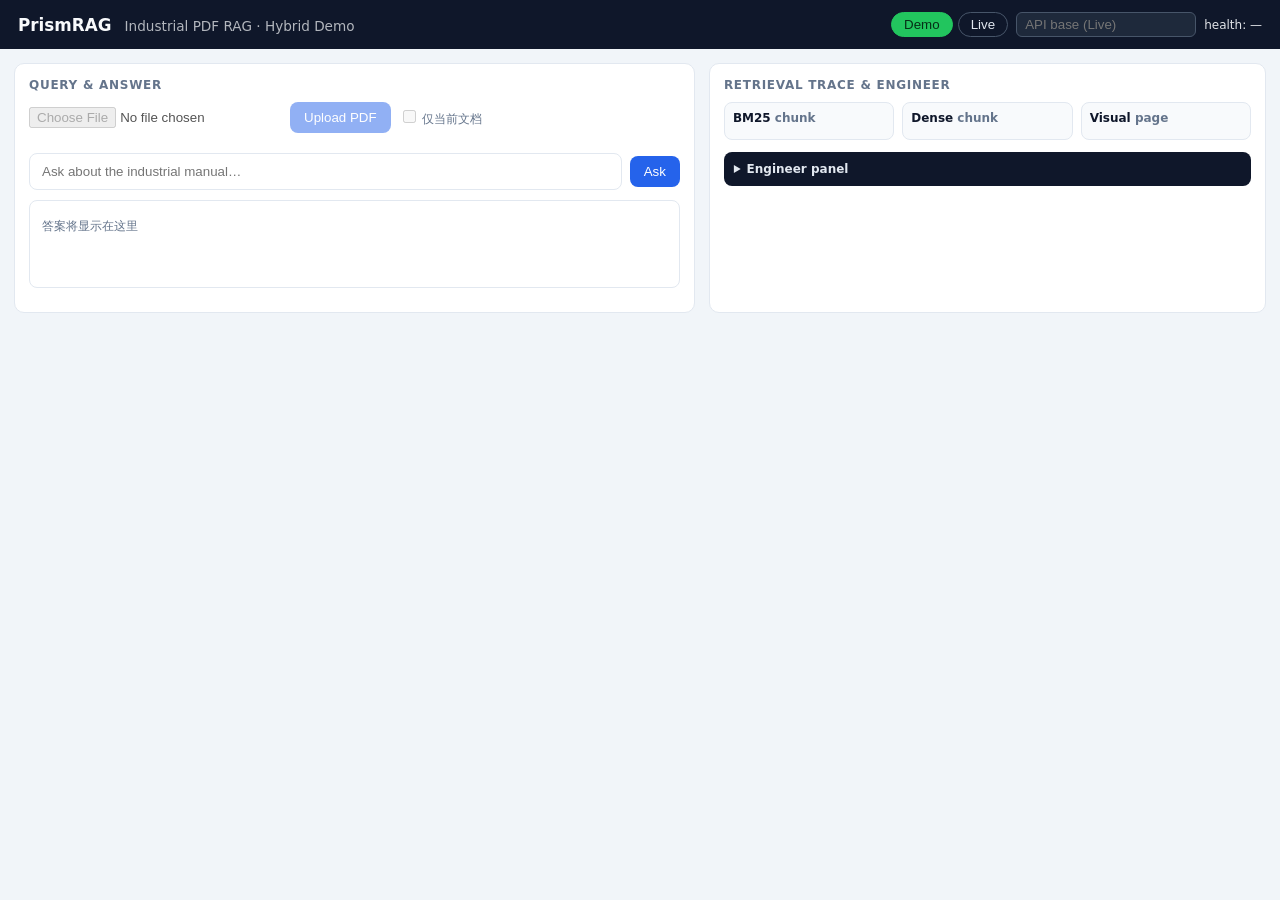
==== static/demo/index.html @ 083c04de "feat(demo): add static page shell and styles" ====
<!DOCTYPE html>
<html lang="zh-CN">
<head>
  <meta charset="utf-8" />
  <meta name="viewport" content="width=device-width, initial-scale=1" />
  <title>PrismRAG Demo</title>
  <link rel="stylesheet" href="styles.css" />
</head>
<body>
  <header class="topbar">
    <div class="brand">
      <strong>PrismRAG</strong>
      <span>Industrial PDF RAG · Hybrid Demo</span>
    </div>
    <div class="top-right">
      <div id="metrics" class="metrics"></div>
      <div class="mode-toggle" role="group" aria-label="Mode">
        <button type="button" id="mode-demo" class="active" data-mode="demo">Demo</button>
        <button type="button" id="mode-live" data-mode="live">Live</button>
      </div>
      <input id="api-base" class="api-base" type="text" placeholder="API base (Live)" value="" title="Empty = same origin" />
      <span id="health" class="health">health: —</span>
    </div>
  </header>
  <div id="chip-detail" class="chip-detail" role="status"></div>
  <div id="error" class="error-bar" role="alert"></div>

  <main class="layout">
    <section class="panel" id="left">
      <h2>Query &amp; Answer</h2>
      <div class="upload-row">
        <input type="file" id="pdf-file" accept="application/pdf,.pdf" disabled />
        <button type="button" class="primary" id="btn-upload" disabled>Upload PDF</button>
        <label class="muted"><input type="checkbox" id="filter-doc" disabled /> 仅当前文档</label>
        <span id="upload-status" class="muted"></span>
      </div>
      <div id="presets" class="presets"></div>
      <div class="ask-row">
        <input id="query" type="text" placeholder="Ask about the industrial manual…" />
        <button type="button" class="primary" id="btn-ask">Ask</button>
        <span id="loading" class="spinner" hidden>Working…</span>
      </div>
      <div class="answer-box" id="answer"><span class="muted">答案将显示在这里</span></div>
      <div id="citations"></div>
    </section>

    <section class="panel" id="right">
      <h2>Retrieval Trace &amp; Engineer</h2>
      <div class="routes">
        <div class="route-col">
          <h3>BM25 <span class="muted">chunk</span></h3>
          <ul id="trace-bm25"></ul>
        </div>
        <div class="route-col">
          <h3>Dense <span class="muted">chunk</span></h3>
          <ul id="trace-dense"></ul>
        </div>
        <div class="route-col">
          <h3>Visual <span class="muted">page</span></h3>
          <ul id="trace-visual"></ul>
        </div>
      </div>
      <details class="eng" id="eng-panel">
        <summary>Engineer panel</summary>
        <div id="eng-meta" class="muted" style="margin:8px 0"></div>
        <pre id="eng-json">{}</pre>
      </details>
    </section>
  </main>
  <p id="footnote" class="footnote"></p>
  <script src="app.js"></script>
</body>
</html>
---- static/demo/styles.css ----
/* static/demo/styles.css */
:root {
  --bg: #f1f5f9;
  --panel: #ffffff;
  --ink: #0f172a;
  --muted: #64748b;
  --line: #e2e8f0;
  --accent: #2563eb;
  --top: #0f172a;
  --ok: #16a34a;
  --bad: #dc2626;
  --warn: #d97706;
  font-family: ui-sans-serif, system-ui, -apple-system, "Segoe UI", sans-serif;
}
* { box-sizing: border-box; }
body {
  margin: 0;
  background: var(--bg);
  color: var(--ink);
  min-height: 100vh;
}
.topbar {
  display: flex;
  flex-wrap: wrap;
  gap: 12px;
  align-items: center;
  justify-content: space-between;
  padding: 12px 18px;
  background: var(--top);
  color: #f8fafc;
}
.brand strong { font-size: 1.05rem; }
.brand span { opacity: 0.7; margin-left: 8px; font-size: 0.85rem; }
.top-right { display: flex; flex-wrap: wrap; gap: 8px; align-items: center; }
.chip {
  background: #1e3a5f;
  color: #e0f2fe;
  border: none;
  border-radius: 999px;
  padding: 4px 10px;
  font-size: 12px;
  cursor: pointer;
}
.chip:hover, .chip[aria-expanded="true"] { outline: 1px solid #38bdf8; }
.mode-toggle button {
  border: 1px solid #475569;
  background: transparent;
  color: #e2e8f0;
  border-radius: 999px;
  padding: 4px 12px;
  cursor: pointer;
}
.mode-toggle button.active {
  background: #22c55e;
  color: #052e16;
  border-color: #22c55e;
}
.api-base {
  width: 180px;
  padding: 4px 8px;
  border-radius: 6px;
  border: 1px solid #475569;
  background: #1e293b;
  color: #f8fafc;
}
.health { font-size: 12px; opacity: 0.9; }
.health.ok { color: #86efac; }
.health.bad { color: #fca5a5; }
.chip-detail {
  display: none;
  position: absolute;
  right: 18px;
  top: 58px;
  max-width: 420px;
  background: #1e293b;
  color: #e2e8f0;
  padding: 10px 12px;
  border-radius: 8px;
  font-size: 12px;
  z-index: 20;
  box-shadow: 0 8px 24px rgba(0,0,0,.35);
}
.chip-detail.open { display: block; }
.layout {
  display: grid;
  grid-template-columns: 1.1fr 0.9fr;
  gap: 14px;
  padding: 14px;
  max-width: 1400px;
  margin: 0 auto;
}
@media (max-width: 900px) {
  .layout { grid-template-columns: 1fr; }
}
.panel {
  background: var(--panel);
  border: 1px solid var(--line);
  border-radius: 10px;
  padding: 14px;
}
.panel h2 {
  margin: 0 0 10px;
  font-size: 0.75rem;
  letter-spacing: 0.06em;
  text-transform: uppercase;
  color: var(--muted);
}
.upload-row, .ask-row {
  display: flex;
  gap: 8px;
  flex-wrap: wrap;
  margin-bottom: 10px;
  align-items: center;
}
button.primary {
  background: var(--accent);
  color: #fff;
  border: none;
  border-radius: 8px;
  padding: 8px 14px;
  cursor: pointer;
}
button.primary:disabled { opacity: 0.5; cursor: not-allowed; }
button.ghost {
  background: #f8fafc;
  border: 1px solid var(--line);
  border-radius: 8px;
  padding: 6px 10px;
  cursor: pointer;
}
.presets { display: flex; flex-wrap: wrap; gap: 6px; margin-bottom: 10px; }
.presets button {
  border: none;
  background: #e0f2fe;
  color: #0c4a6e;
  border-radius: 999px;
  padding: 5px 10px;
  cursor: pointer;
  font-size: 12px;
}
.presets button.reject { background: #fee2e2; color: #7f1d1d; }
#query {
  flex: 1;
  min-width: 200px;
  padding: 10px 12px;
  border-radius: 8px;
  border: 1px solid var(--line);
}
.answer-box {
  border: 1px solid var(--line);
  border-radius: 8px;
  padding: 12px;
  min-height: 88px;
  margin-bottom: 10px;
  line-height: 1.5;
  white-space: pre-wrap;
}
.citation {
  border-left: 3px solid var(--accent);
  background: #f8fafc;
  padding: 8px 10px;
  margin-bottom: 6px;
  border-radius: 0 6px 6px 0;
  font-size: 13px;
}
.citation .meta { color: var(--muted); font-size: 12px; margin-bottom: 4px; }
.routes {
  display: grid;
  grid-template-columns: 1fr 1fr 1fr;
  gap: 8px;
  margin-bottom: 12px;
}
.route-col {
  background: #f8fafc;
  border: 1px solid var(--line);
  border-radius: 8px;
  padding: 8px;
  font-size: 12px;
}
.route-col h3 { margin: 0 0 6px; font-size: 12px; }
.route-col li { margin: 0 0 4px; list-style: none; }
.route-col ul { padding: 0; margin: 0; }
.eng {
  background: #0f172a;
  color: #e2e8f0;
  border-radius: 8px;
  padding: 10px;
  font-size: 12px;
}
.eng summary { cursor: pointer; font-weight: 600; }
.eng pre {
  overflow: auto;
  max-height: 240px;
  background: #020617;
  padding: 8px;
  border-radius: 6px;
}
.error-bar {
  display: none;
  margin: 0 14px;
  padding: 10px 12px;
  border-radius: 8px;
  background: #fef2f2;
  color: #991b1b;
  border: 1px solid #fecaca;
}
.error-bar.show { display: block; }
.footnote {
  max-width: 1400px;
  margin: 0 auto 24px;
  padding: 0 14px;
  color: var(--muted);
  font-size: 12px;
}
.muted { color: var(--muted); font-size: 12px; }
.spinner { opacity: 0.7; font-size: 13px; }
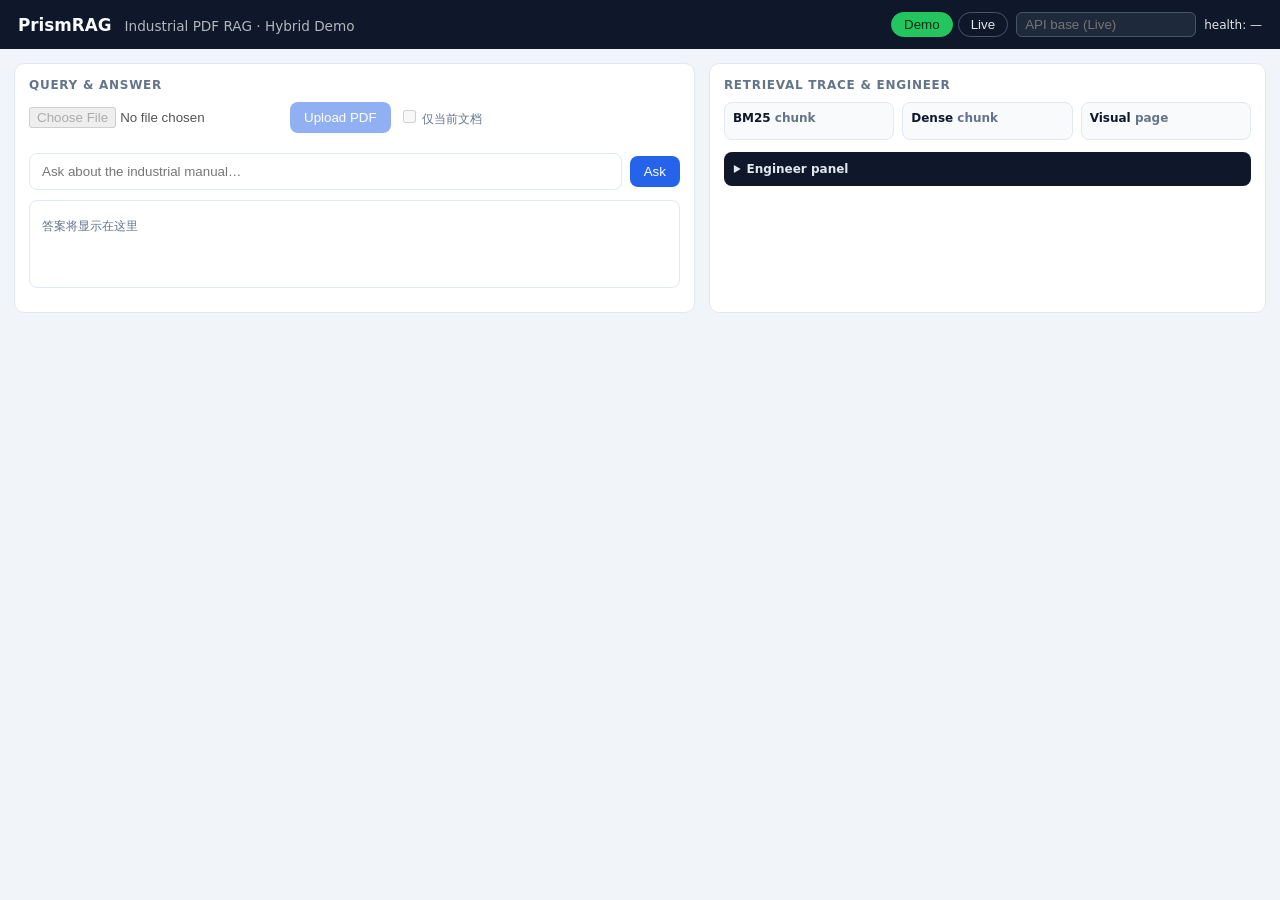
==== commit f1bdd522: "a11y(demo): add aria-labels to inputs in page shell" ====
--- a/static/demo/index.html
+++ b/static/demo/index.html
@@ -18,7 +18,7 @@
         <button type="button" id="mode-demo" class="active" data-mode="demo">Demo</button>
         <button type="button" id="mode-live" data-mode="live">Live</button>
       </div>
-      <input id="api-base" class="api-base" type="text" placeholder="API base (Live)" value="" title="Empty = same origin" />
+      <input id="api-base" class="api-base" type="text" placeholder="API base (Live)" value="" title="Empty = same origin" aria-label="API base URL (Live)" />
       <span id="health" class="health">health: —</span>
     </div>
   </header>
@@ -29,14 +29,14 @@
     <section class="panel" id="left">
       <h2>Query &amp; Answer</h2>
       <div class="upload-row">
-        <input type="file" id="pdf-file" accept="application/pdf,.pdf" disabled />
+        <input type="file" id="pdf-file" accept="application/pdf,.pdf" disabled aria-label="PDF file to upload" />
         <button type="button" class="primary" id="btn-upload" disabled>Upload PDF</button>
         <label class="muted"><input type="checkbox" id="filter-doc" disabled /> 仅当前文档</label>
         <span id="upload-status" class="muted"></span>
       </div>
       <div id="presets" class="presets"></div>
       <div class="ask-row">
-        <input id="query" type="text" placeholder="Ask about the industrial manual…" />
+        <input id="query" type="text" placeholder="Ask about the industrial manual…" aria-label="Ask a question about the industrial manual" />
         <button type="button" class="primary" id="btn-ask">Ask</button>
         <span id="loading" class="spinner" hidden>Working…</span>
       </div>
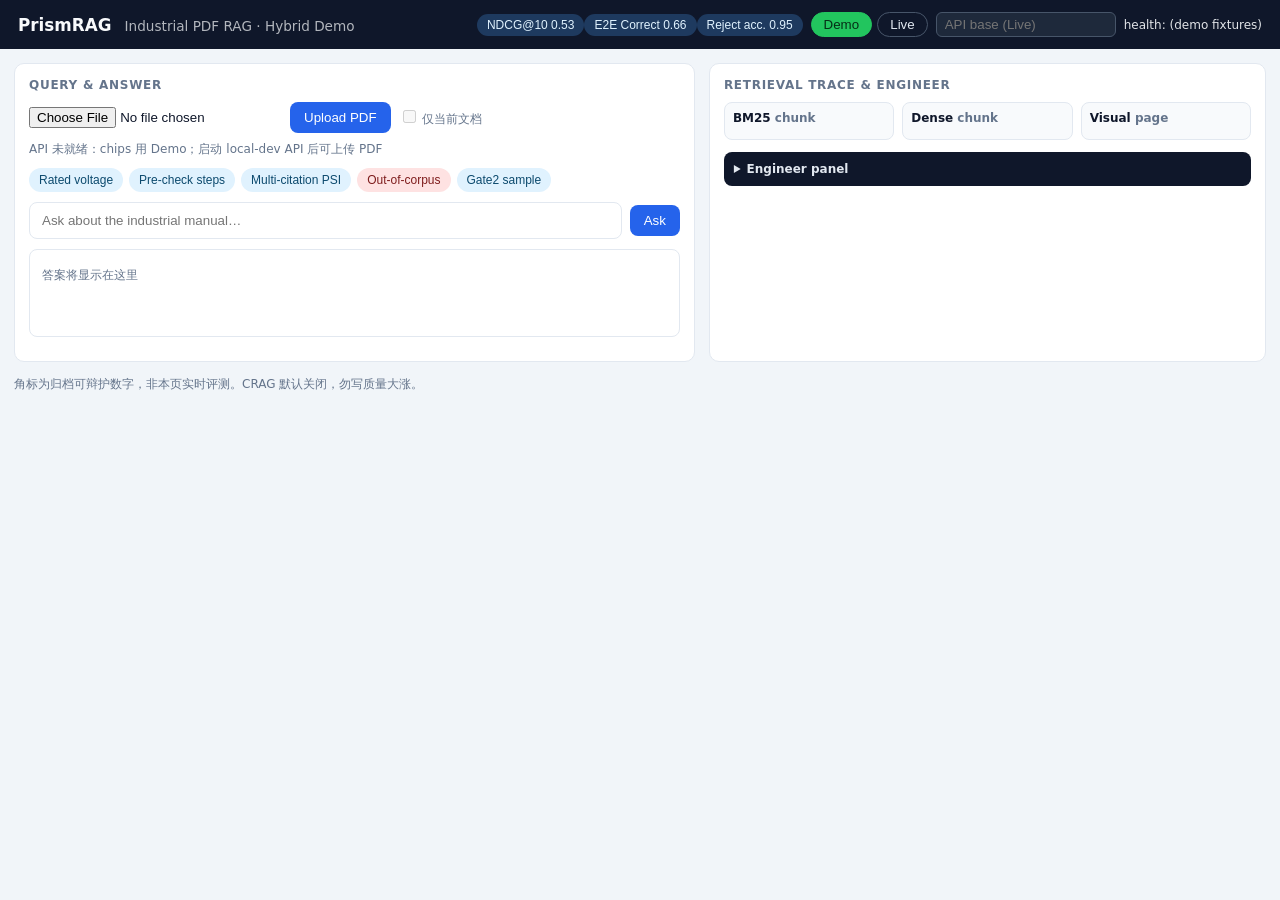
==== commit d727933b: "fix(demo): enable upload→ask on local Live path Upload was disabled in default Demo mode and post-up" ====
--- a/static/demo/index.html
+++ b/static/demo/index.html
@@ -29,10 +29,12 @@
     <section class="panel" id="left">
       <h2>Query &amp; Answer</h2>
       <div class="upload-row">
-        <input type="file" id="pdf-file" accept="application/pdf,.pdf" disabled aria-label="PDF file to upload" />
-        <button type="button" class="primary" id="btn-upload" disabled>Upload PDF</button>
-        <label class="muted"><input type="checkbox" id="filter-doc" disabled /> 仅当前文档</label>
-        <span id="upload-status" class="muted"></span>
+        <input type="file" id="pdf-file" accept="application/pdf,.pdf" aria-label="PDF file to upload" />
+        <button type="button" class="primary" id="btn-upload">Upload PDF</button>
+        <label class="muted" title="上传成功后会自动勾选，Ask 只检索该 doc">
+          <input type="checkbox" id="filter-doc" disabled /> 仅当前文档
+        </label>
+        <span id="upload-status" class="muted">选择 PDF → Upload → 编码入库 → 直接提问</span>
       </div>
       <div id="presets" class="presets"></div>
       <div class="ask-row">
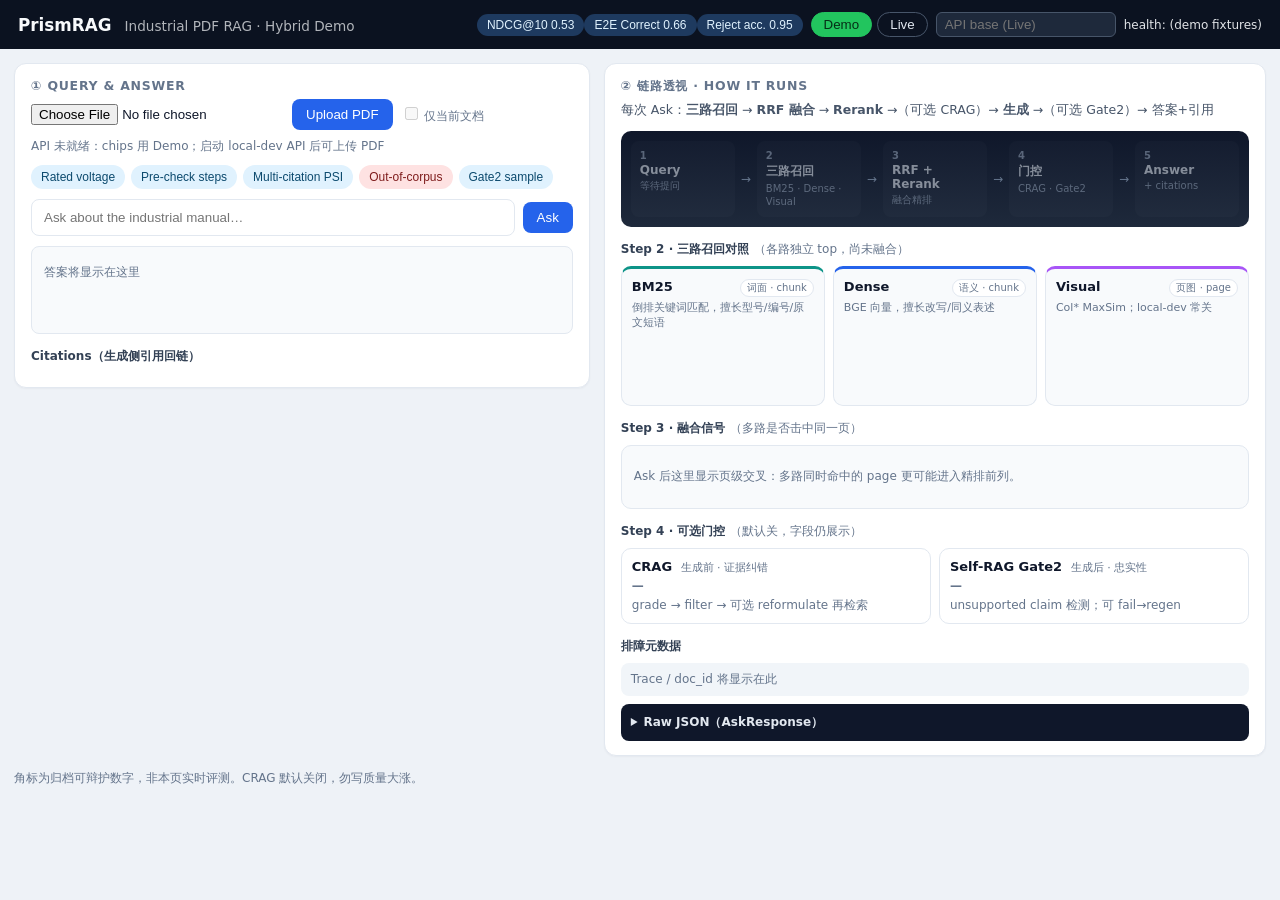
==== commit a1c83e87: "feat(demo): pipeline-centric right panel for RAG explainability Replace sparse top5 lists with stage" ====
--- a/static/demo/index.html
+++ b/static/demo/index.html
@@ -27,7 +27,7 @@
 
   <main class="layout">
     <section class="panel" id="left">
-      <h2>Query &amp; Answer</h2>
+      <h2>① Query &amp; Answer</h2>
       <div class="upload-row">
         <input type="file" id="pdf-file" accept="application/pdf,.pdf" aria-label="PDF file to upload" />
         <button type="button" class="primary" id="btn-upload">Upload PDF</button>
@@ -43,28 +43,106 @@
         <span id="loading" class="spinner" hidden>Working…</span>
       </div>
       <div class="answer-box" id="answer"><span class="muted">答案将显示在这里</span></div>
+      <div class="section-label">Citations（生成侧引用回链）</div>
       <div id="citations"></div>
     </section>
 
-    <section class="panel" id="right">
-      <h2>Retrieval Trace &amp; Engineer</h2>
-      <div class="routes">
-        <div class="route-col">
-          <h3>BM25 <span class="muted">chunk</span></h3>
+    <section class="panel panel-right" id="right">
+      <h2>② 链路透视 · How it runs</h2>
+      <p class="panel-hint">
+        每次 Ask：<b>三路召回</b> → <b>RRF 融合</b> → <b>Rerank</b> →（可选 CRAG）→ <b>生成</b> →（可选 Gate2）→ 答案+引用
+      </p>
+
+      <!-- Pipeline stepper -->
+      <ol class="pipeline" id="pipeline" aria-label="RAG pipeline stages">
+        <li class="pipe-step idle" data-step="query">
+          <span class="pipe-num">1</span>
+          <span class="pipe-title">Query</span>
+          <span class="pipe-sub" id="pipe-query-sub">等待提问</span>
+        </li>
+        <li class="pipe-arrow" aria-hidden="true">→</li>
+        <li class="pipe-step idle" data-step="retrieve">
+          <span class="pipe-num">2</span>
+          <span class="pipe-title">三路召回</span>
+          <span class="pipe-sub" id="pipe-retrieve-sub">BM25 · Dense · Visual</span>
+        </li>
+        <li class="pipe-arrow" aria-hidden="true">→</li>
+        <li class="pipe-step idle" data-step="fuse">
+          <span class="pipe-num">3</span>
+          <span class="pipe-title">RRF + Rerank</span>
+          <span class="pipe-sub" id="pipe-fuse-sub">融合精排</span>
+        </li>
+        <li class="pipe-arrow" aria-hidden="true">→</li>
+        <li class="pipe-step idle" data-step="gates">
+          <span class="pipe-num">4</span>
+          <span class="pipe-title">门控</span>
+          <span class="pipe-sub" id="pipe-gates-sub">CRAG · Gate2</span>
+        </li>
+        <li class="pipe-arrow" aria-hidden="true">→</li>
+        <li class="pipe-step idle" data-step="answer">
+          <span class="pipe-num">5</span>
+          <span class="pipe-title">Answer</span>
+          <span class="pipe-sub" id="pipe-answer-sub">+ citations</span>
+        </li>
+      </ol>
+
+      <!-- Three-route retrieve -->
+      <div class="section-label">Step 2 · 三路召回对照 <span class="muted">（各路独立 top，尚未融合）</span></div>
+      <div class="routes" id="routes">
+        <div class="route-col" data-route="bm25">
+          <div class="route-head">
+            <h3>BM25</h3>
+            <span class="route-badge">词面 · chunk</span>
+          </div>
+          <p class="route-desc">倒排关键词匹配，擅长型号/编号/原文短语</p>
           <ul id="trace-bm25"></ul>
         </div>
-        <div class="route-col">
-          <h3>Dense <span class="muted">chunk</span></h3>
+        <div class="route-col" data-route="dense">
+          <div class="route-head">
+            <h3>Dense</h3>
+            <span class="route-badge">语义 · chunk</span>
+          </div>
+          <p class="route-desc">BGE 向量，擅长改写/同义表述</p>
           <ul id="trace-dense"></ul>
         </div>
-        <div class="route-col">
-          <h3>Visual <span class="muted">page</span></h3>
+        <div class="route-col" data-route="visual">
+          <div class="route-head">
+            <h3>Visual</h3>
+            <span class="route-badge">页图 · page</span>
+          </div>
+          <p class="route-desc">Col* MaxSim；local-dev 常关</p>
           <ul id="trace-visual"></ul>
         </div>
       </div>
+
+      <!-- Overlap / fusion narrative -->
+      <div class="section-label">Step 3 · 融合信号 <span class="muted">（多路是否击中同一页）</span></div>
+      <div class="fuse-box" id="fuse-box">
+        <p class="muted">Ask 后这里显示页级交叉：多路同时命中的 page 更可能进入精排前列。</p>
+      </div>
+
+      <!-- Gates -->
+      <div class="section-label">Step 4 · 可选门控 <span class="muted">（默认关，字段仍展示）</span></div>
+      <div class="gates" id="gates">
+        <div class="gate-card" id="gate-crag">
+          <div class="gate-title">CRAG <span class="gate-when">生成前 · 证据纠错</span></div>
+          <div class="gate-status muted">—</div>
+          <div class="gate-detail muted">grade → filter → 可选 reformulate 再检索</div>
+        </div>
+        <div class="gate-card" id="gate-selfrag">
+          <div class="gate-title">Self-RAG Gate2 <span class="gate-when">生成后 · 忠实性</span></div>
+          <div class="gate-status muted">—</div>
+          <div class="gate-detail muted">unsupported claim 检测；可 fail→regen</div>
+        </div>
+      </div>
+
+      <!-- Meta + raw -->
+      <div class="section-label">排障元数据</div>
+      <div class="meta-row" id="eng-meta">
+        <span class="muted">Trace / doc_id 将显示在此</span>
+      </div>
       <details class="eng" id="eng-panel">
-        <summary>Engineer panel</summary>
-        <div id="eng-meta" class="muted" style="margin:8px 0"></div>
+        <summary>Raw JSON（AskResponse）</summary>
         <pre id="eng-json">{}</pre>
       </details>
     </section>
--- a/static/demo/styles.css
+++ b/static/demo/styles.css
@@ -1,15 +1,18 @@
 /* static/demo/styles.css */
 :root {
-  --bg: #f1f5f9;
+  --bg: #eef2f7;
   --panel: #ffffff;
   --ink: #0f172a;
   --muted: #64748b;
   --line: #e2e8f0;
   --accent: #2563eb;
-  --top: #0f172a;
+  --top: #0b1220;
   --ok: #16a34a;
   --bad: #dc2626;
   --warn: #d97706;
+  --bm25: #0d9488;
+  --dense: #2563eb;
+  --visual: #a855f7;
   font-family: ui-sans-serif, system-ui, -apple-system, "Segoe UI", sans-serif;
 }
 * { box-sizing: border-box; }
@@ -83,28 +86,44 @@
 .chip-detail.open { display: block; }
 .layout {
   display: grid;
-  grid-template-columns: 1.1fr 0.9fr;
+  grid-template-columns: 1fr 1.15fr;
   gap: 14px;
   padding: 14px;
-  max-width: 1400px;
+  max-width: 1480px;
   margin: 0 auto;
-}
-@media (max-width: 900px) {
+  align-items: start;
+}
+@media (max-width: 1024px) {
   .layout { grid-template-columns: 1fr; }
 }
 .panel {
   background: var(--panel);
   border: 1px solid var(--line);
-  border-radius: 10px;
-  padding: 14px;
-}
+  border-radius: 12px;
+  padding: 14px 16px;
+  box-shadow: 0 1px 2px rgba(15, 23, 42, 0.04);
+}
+.panel-right { min-height: 70vh; }
 .panel h2 {
-  margin: 0 0 10px;
-  font-size: 0.75rem;
+  margin: 0 0 6px;
+  font-size: 0.78rem;
   letter-spacing: 0.06em;
   text-transform: uppercase;
   color: var(--muted);
 }
+.panel-hint {
+  margin: 0 0 12px;
+  font-size: 12.5px;
+  color: #475569;
+  line-height: 1.45;
+}
+.section-label {
+  margin: 14px 0 8px;
+  font-size: 12px;
+  font-weight: 600;
+  color: #334155;
+}
+.section-label .muted { font-weight: 400; }
 .upload-row, .ask-row {
   display: flex;
   gap: 8px;
@@ -121,13 +140,6 @@
   cursor: pointer;
 }
 button.primary:disabled { opacity: 0.5; cursor: not-allowed; }
-button.ghost {
-  background: #f8fafc;
-  border: 1px solid var(--line);
-  border-radius: 8px;
-  padding: 6px 10px;
-  cursor: pointer;
-}
 .presets { display: flex; flex-wrap: wrap; gap: 6px; margin-bottom: 10px; }
 .presets button {
   border: none;
@@ -152,8 +164,9 @@
   padding: 12px;
   min-height: 88px;
   margin-bottom: 10px;
-  line-height: 1.5;
+  line-height: 1.55;
   white-space: pre-wrap;
+  background: #f8fafc;
 }
 .citation {
   border-left: 3px solid var(--accent);
@@ -164,22 +177,262 @@
   font-size: 13px;
 }
 .citation .meta { color: var(--muted); font-size: 12px; margin-bottom: 4px; }
+
+/* ── Pipeline ── */
+.pipeline {
+  list-style: none;
+  display: flex;
+  flex-wrap: wrap;
+  align-items: stretch;
+  gap: 4px;
+  margin: 0 0 4px;
+  padding: 10px;
+  background: linear-gradient(180deg, #0f172a 0%, #1e293b 100%);
+  border-radius: 10px;
+  color: #e2e8f0;
+}
+.pipe-step {
+  flex: 1 1 88px;
+  min-width: 84px;
+  padding: 8px;
+  border-radius: 8px;
+  background: rgba(255,255,255,0.04);
+  border: 1px solid transparent;
+  display: flex;
+  flex-direction: column;
+  gap: 2px;
+}
+.pipe-step.idle { opacity: 0.55; }
+.pipe-step.done {
+  opacity: 1;
+  border-color: rgba(34, 197, 94, 0.45);
+  background: rgba(34, 197, 94, 0.08);
+}
+.pipe-step.active {
+  opacity: 1;
+  border-color: rgba(56, 189, 248, 0.6);
+  background: rgba(56, 189, 248, 0.1);
+}
+.pipe-step.warn {
+  opacity: 1;
+  border-color: rgba(234, 179, 8, 0.5);
+  background: rgba(234, 179, 8, 0.08);
+}
+.pipe-step.skip {
+  opacity: 0.7;
+  border-color: rgba(148, 163, 184, 0.35);
+}
+.pipe-num {
+  font-size: 10px;
+  font-weight: 700;
+  color: #94a3b8;
+}
+.pipe-title { font-size: 12px; font-weight: 600; }
+.pipe-sub { font-size: 10px; color: #94a3b8; line-height: 1.3; word-break: break-word; }
+.pipe-arrow {
+  align-self: center;
+  color: #64748b;
+  font-size: 12px;
+  padding: 0 2px;
+  flex: 0 0 auto;
+}
+
+/* ── Routes ── */
 .routes {
   display: grid;
   grid-template-columns: 1fr 1fr 1fr;
   gap: 8px;
-  margin-bottom: 12px;
+  margin-bottom: 4px;
+}
+@media (max-width: 720px) {
+  .routes { grid-template-columns: 1fr; }
 }
 .route-col {
   background: #f8fafc;
   border: 1px solid var(--line);
-  border-radius: 8px;
-  padding: 8px;
-  font-size: 12px;
-}
-.route-col h3 { margin: 0 0 6px; font-size: 12px; }
-.route-col li { margin: 0 0 4px; list-style: none; }
+  border-radius: 10px;
+  padding: 10px;
+  font-size: 12px;
+  min-height: 140px;
+}
+.route-col[data-route="bm25"] { border-top: 3px solid var(--bm25); }
+.route-col[data-route="dense"] { border-top: 3px solid var(--dense); }
+.route-col[data-route="visual"] { border-top: 3px solid var(--visual); }
+.route-head {
+  display: flex;
+  justify-content: space-between;
+  align-items: baseline;
+  gap: 6px;
+  margin-bottom: 4px;
+}
+.route-head h3 { margin: 0; font-size: 13px; }
+.route-badge {
+  font-size: 10px;
+  color: var(--muted);
+  background: #fff;
+  border: 1px solid var(--line);
+  border-radius: 999px;
+  padding: 1px 6px;
+  white-space: nowrap;
+}
+.route-desc {
+  margin: 0 0 8px;
+  font-size: 11px;
+  color: var(--muted);
+  line-height: 1.35;
+}
 .route-col ul { padding: 0; margin: 0; }
+.route-col li {
+  list-style: none;
+  margin: 0 0 8px;
+  padding: 6px 7px;
+  background: #fff;
+  border: 1px solid var(--line);
+  border-radius: 6px;
+}
+.hit-rank {
+  display: inline-block;
+  width: 18px;
+  height: 18px;
+  line-height: 18px;
+  text-align: center;
+  border-radius: 4px;
+  background: #e2e8f0;
+  font-size: 10px;
+  font-weight: 700;
+  margin-right: 4px;
+}
+.hit-page {
+  font-weight: 600;
+  color: #0f172a;
+}
+.hit-id {
+  display: block;
+  font-family: ui-monospace, SFMono-Regular, Menlo, monospace;
+  font-size: 10px;
+  color: #64748b;
+  margin-top: 2px;
+  overflow: hidden;
+  text-overflow: ellipsis;
+  white-space: nowrap;
+}
+.score-bar {
+  margin-top: 5px;
+  height: 4px;
+  background: #e2e8f0;
+  border-radius: 999px;
+  overflow: hidden;
+}
+.score-bar > i {
+  display: block;
+  height: 100%;
+  background: var(--accent);
+  border-radius: 999px;
+}
+.route-col[data-route="bm25"] .score-bar > i { background: var(--bm25); }
+.route-col[data-route="dense"] .score-bar > i { background: var(--dense); }
+.route-col[data-route="visual"] .score-bar > i { background: var(--visual); }
+.score-num {
+  float: right;
+  font-variant-numeric: tabular-nums;
+  color: var(--muted);
+  font-size: 10px;
+}
+.empty-route {
+  color: var(--muted);
+  font-size: 11px;
+  line-height: 1.4;
+  padding: 8px 4px;
+}
+
+/* ── Fuse ── */
+.fuse-box {
+  border: 1px solid var(--line);
+  border-radius: 10px;
+  padding: 10px 12px;
+  background: #f8fafc;
+  font-size: 12.5px;
+  line-height: 1.45;
+}
+.fuse-tags { display: flex; flex-wrap: wrap; gap: 6px; margin-top: 8px; }
+.fuse-tag {
+  display: inline-flex;
+  align-items: center;
+  gap: 4px;
+  padding: 3px 8px;
+  border-radius: 999px;
+  font-size: 11px;
+  background: #ecfdf5;
+  color: #065f46;
+  border: 1px solid #a7f3d0;
+}
+.fuse-tag.weak {
+  background: #fff7ed;
+  color: #9a3412;
+  border-color: #fed7aa;
+}
+.fuse-tag .dot {
+  width: 6px;
+  height: 6px;
+  border-radius: 50%;
+  background: currentColor;
+}
+
+/* ── Gates ── */
+.gates {
+  display: grid;
+  grid-template-columns: 1fr 1fr;
+  gap: 8px;
+}
+@media (max-width: 720px) {
+  .gates { grid-template-columns: 1fr; }
+}
+.gate-card {
+  border: 1px solid var(--line);
+  border-radius: 10px;
+  padding: 10px;
+  background: #fff;
+}
+.gate-card.on { border-color: #86efac; background: #f0fdf4; }
+.gate-card.off { border-color: var(--line); }
+.gate-card.warn { border-color: #fcd34d; background: #fffbeb; }
+.gate-title {
+  font-size: 13px;
+  font-weight: 600;
+  margin-bottom: 4px;
+}
+.gate-when {
+  font-weight: 400;
+  font-size: 11px;
+  color: var(--muted);
+  margin-left: 4px;
+}
+.gate-status {
+  font-size: 12px;
+  font-weight: 600;
+  margin-bottom: 4px;
+}
+.gate-status.ok { color: var(--ok); }
+.gate-status.off { color: var(--muted); }
+.gate-status.bad { color: var(--bad); }
+.gate-detail { font-size: 11px; line-height: 1.4; }
+
+.meta-row {
+  display: flex;
+  flex-wrap: wrap;
+  gap: 10px 16px;
+  font-size: 12px;
+  margin-bottom: 8px;
+  padding: 8px 10px;
+  background: #f1f5f9;
+  border-radius: 8px;
+}
+.meta-row code {
+  font-size: 11px;
+  background: #e2e8f0;
+  padding: 1px 5px;
+  border-radius: 4px;
+}
 .eng {
   background: #0f172a;
   color: #e2e8f0;
@@ -190,10 +443,11 @@
 .eng summary { cursor: pointer; font-weight: 600; }
 .eng pre {
   overflow: auto;
-  max-height: 240px;
+  max-height: 280px;
   background: #020617;
   padding: 8px;
   border-radius: 6px;
+  font-size: 11px;
 }
 .error-bar {
   display: none;
@@ -206,7 +460,7 @@
 }
 .error-bar.show { display: block; }
 .footnote {
-  max-width: 1400px;
+  max-width: 1480px;
   margin: 0 auto 24px;
   padding: 0 14px;
   color: var(--muted);
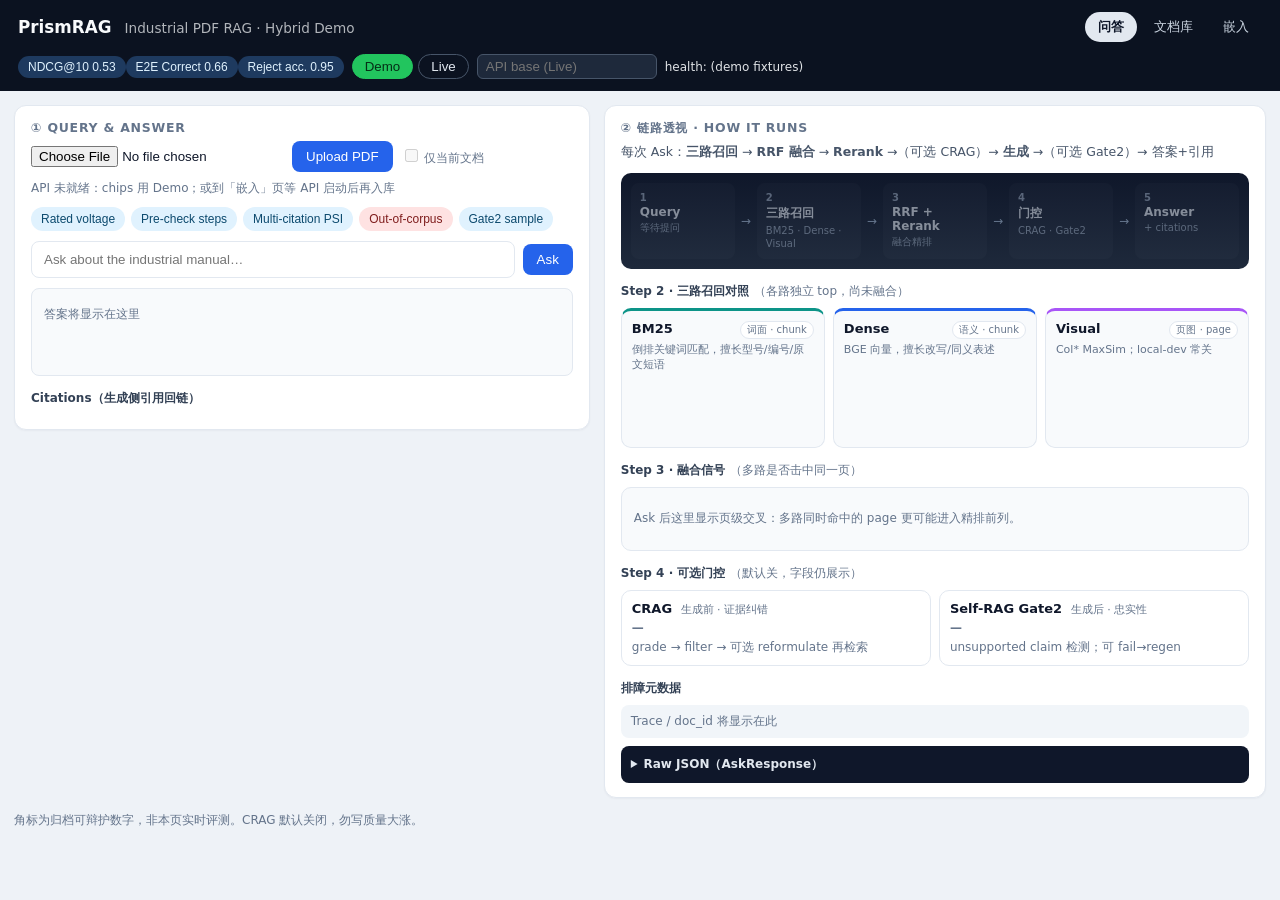
==== commit 08e40cb4: "feat(demo): documents library page + live embed progress Add GET /documents for corpus listing, asyn" ====
--- a/static/demo/index.html
+++ b/static/demo/index.html
@@ -12,6 +12,7 @@
       <strong>PrismRAG</strong>
       <span>Industrial PDF RAG · Hybrid Demo</span>
     </div>
+    <nav id="main-nav" class="main-nav" aria-label="Demo pages"></nav>
     <div class="top-right">
       <div id="metrics" class="metrics"></div>
       <div class="mode-toggle" role="group" aria-label="Mode">
@@ -148,6 +149,7 @@
     </section>
   </main>
   <p id="footnote" class="footnote"></p>
+  <script src="common.js"></script>
   <script src="app.js"></script>
 </body>
 </html>
--- a/static/demo/styles.css
+++ b/static/demo/styles.css
@@ -468,3 +468,188 @@
 }
 .muted { color: var(--muted); font-size: 12px; }
 .spinner { opacity: 0.7; font-size: 13px; }
+
+/* ── Nav ── */
+.main-nav {
+  display: flex;
+  gap: 4px;
+  flex-wrap: wrap;
+}
+.nav-link {
+  color: #cbd5e1;
+  text-decoration: none;
+  font-size: 13px;
+  padding: 5px 12px;
+  border-radius: 999px;
+  border: 1px solid transparent;
+}
+.nav-link:hover { color: #fff; background: rgba(255,255,255,0.06); }
+.nav-link.active {
+  color: #0f172a;
+  background: #e2e8f0;
+  font-weight: 600;
+}
+.ghost-dark {
+  background: transparent;
+  border: 1px solid #475569;
+  color: #e2e8f0;
+  border-radius: 8px;
+  padding: 4px 10px;
+  cursor: pointer;
+  font-size: 12px;
+}
+.ghost-dark:hover { border-color: #94a3b8; }
+
+/* ── Multi-page layout ── */
+.page {
+  max-width: 1100px;
+  margin: 0 auto;
+  padding: 14px;
+}
+.layout-embed {
+  display: grid;
+  grid-template-columns: 1.1fr 0.9fr;
+  gap: 14px;
+  max-width: 1200px;
+  margin: 0 auto;
+  padding: 14px;
+  align-items: start;
+}
+@media (max-width: 900px) {
+  .layout-embed { grid-template-columns: 1fr; }
+}
+.stat-grid {
+  display: grid;
+  grid-template-columns: repeat(6, 1fr);
+  gap: 8px;
+}
+@media (max-width: 900px) {
+  .stat-grid { grid-template-columns: repeat(3, 1fr); }
+}
+.stat-card {
+  background: #f8fafc;
+  border: 1px solid var(--line);
+  border-radius: 10px;
+  padding: 12px 10px;
+  text-align: center;
+}
+.stat-val {
+  font-size: 1.35rem;
+  font-weight: 700;
+  font-variant-numeric: tabular-nums;
+  color: #0f172a;
+}
+.stat-lbl {
+  font-size: 11px;
+  color: var(--muted);
+  margin-top: 4px;
+}
+.row-between {
+  display: flex;
+  justify-content: space-between;
+  align-items: center;
+  gap: 10px;
+  margin-bottom: 10px;
+  flex-wrap: wrap;
+}
+.primary-link {
+  color: var(--accent);
+  font-size: 13px;
+  font-weight: 600;
+  text-decoration: none;
+}
+.table-wrap { overflow-x: auto; }
+.doc-table {
+  width: 100%;
+  border-collapse: collapse;
+  font-size: 13px;
+}
+.doc-table th, .doc-table td {
+  text-align: left;
+  padding: 8px 10px;
+  border-bottom: 1px solid var(--line);
+}
+.doc-table th {
+  font-size: 11px;
+  text-transform: uppercase;
+  letter-spacing: 0.04em;
+  color: var(--muted);
+  background: #f8fafc;
+}
+.doc-table code {
+  font-size: 11px;
+  background: #f1f5f9;
+  padding: 1px 5px;
+  border-radius: 4px;
+}
+.doc-table a { color: var(--accent); }
+
+/* embed progress */
+.phase-track {
+  display: flex;
+  flex-wrap: wrap;
+  gap: 6px;
+  margin: 14px 0 12px;
+}
+.phase {
+  font-size: 11px;
+  padding: 4px 10px;
+  border-radius: 999px;
+  border: 1px solid var(--line);
+  color: var(--muted);
+  background: #f8fafc;
+}
+.phase.active {
+  border-color: #38bdf8;
+  background: #e0f2fe;
+  color: #0c4a6e;
+  font-weight: 600;
+}
+.phase.done {
+  border-color: #86efac;
+  background: #f0fdf4;
+  color: #166534;
+}
+.phase.error {
+  border-color: #fca5a5;
+  background: #fef2f2;
+  color: #991b1b;
+}
+.progress-wrap { margin: 8px 0 12px; }
+.progress-bar {
+  height: 10px;
+  background: #e2e8f0;
+  border-radius: 999px;
+  overflow: hidden;
+}
+.progress-bar > i {
+  display: block;
+  height: 100%;
+  background: linear-gradient(90deg, #2563eb, #22c55e);
+  border-radius: 999px;
+  transition: width 0.25s ease;
+}
+.progress-meta {
+  display: flex;
+  justify-content: space-between;
+  margin-top: 6px;
+  font-size: 12px;
+  font-variant-numeric: tabular-nums;
+}
+.progress-msg {
+  margin: 6px 0 0;
+  font-size: 13px;
+  color: #334155;
+}
+.event-log {
+  margin: 0;
+  padding: 0 0 0 18px;
+  max-height: 420px;
+  overflow: auto;
+  font-size: 12px;
+  line-height: 1.55;
+}
+.event-log li { margin-bottom: 4px; }
+.ev-time { color: var(--muted); font-variant-numeric: tabular-nums; }
+.ev-pct { color: #2563eb; font-variant-numeric: tabular-nums; }
+.ok-text { color: var(--ok); font-weight: 600; font-size: 13px; }
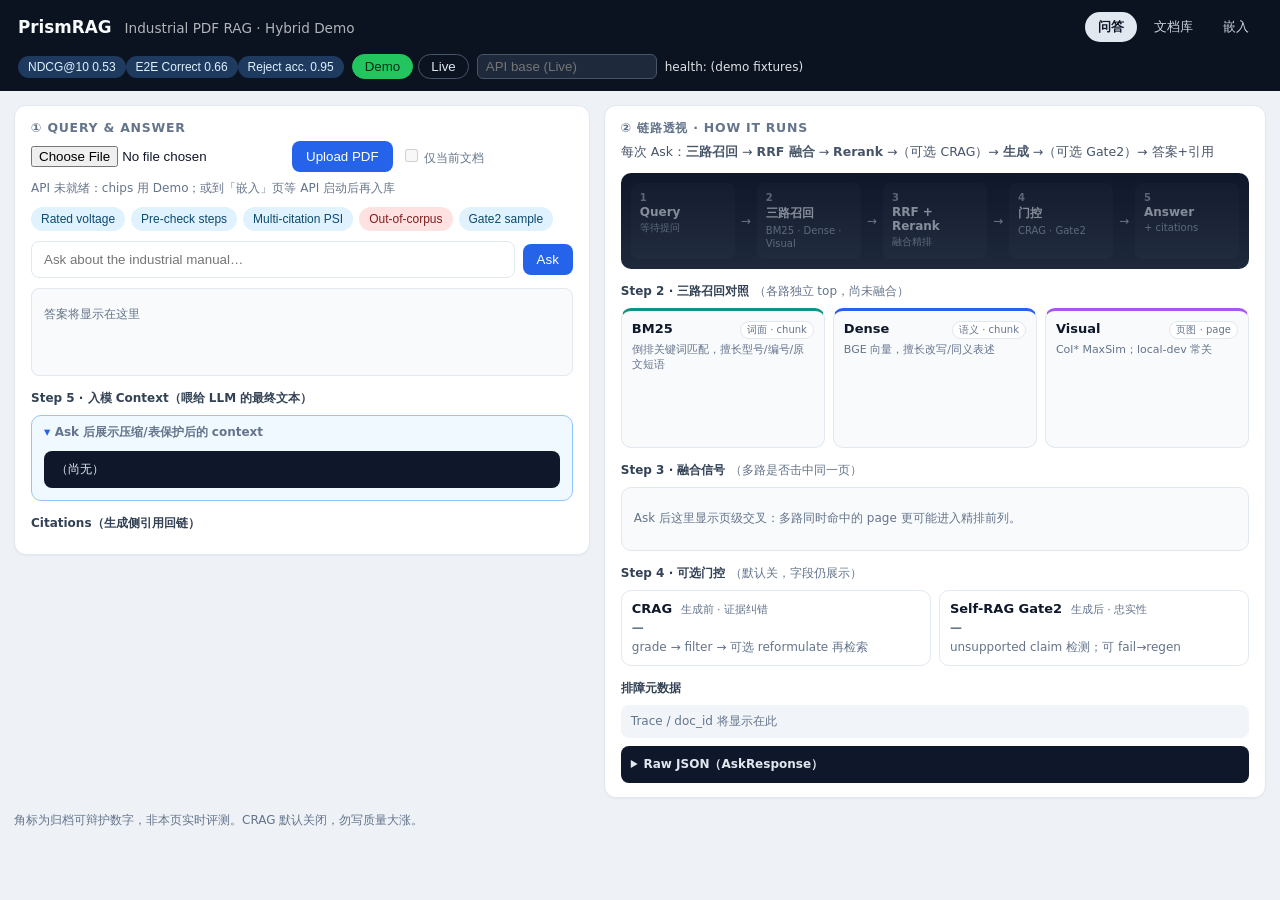
==== commit 45a233c5: "feat(demo): expose and show LLM input context on ask response Add AskResponse.context from generator" ====
--- a/static/demo/index.html
+++ b/static/demo/index.html
@@ -44,6 +44,13 @@
         <span id="loading" class="spinner" hidden>Working…</span>
       </div>
       <div class="answer-box" id="answer"><span class="muted">答案将显示在这里</span></div>
+      <div class="section-label">Step 5 · 入模 Context（喂给 LLM 的最终文本）</div>
+      <details class="context-panel" id="context-panel" open>
+        <summary>
+          <span id="context-summary" class="muted">Ask 后展示压缩/表保护后的 context</span>
+        </summary>
+        <pre id="context-body" class="context-body">（尚无）</pre>
+      </details>
       <div class="section-label">Citations（生成侧引用回链）</div>
       <div id="citations"></div>
     </section>
--- a/static/demo/styles.css
+++ b/static/demo/styles.css
@@ -168,6 +168,40 @@
   white-space: pre-wrap;
   background: #f8fafc;
 }
+.context-panel {
+  border: 1px solid #93c5fd;
+  border-radius: 10px;
+  background: #f0f9ff;
+  padding: 8px 12px;
+  margin-bottom: 12px;
+}
+.context-panel summary {
+  cursor: pointer;
+  font-size: 12.5px;
+  font-weight: 600;
+  color: #1e3a8a;
+  list-style: none;
+}
+.context-panel summary::-webkit-details-marker { display: none; }
+.context-panel summary::before {
+  content: "▸ ";
+  color: #2563eb;
+}
+.context-panel[open] summary::before { content: "▾ "; }
+.context-body {
+  margin: 10px 0 4px;
+  padding: 10px 12px;
+  max-height: 320px;
+  overflow: auto;
+  background: #0f172a;
+  color: #e2e8f0;
+  border-radius: 8px;
+  font-size: 11.5px;
+  line-height: 1.45;
+  white-space: pre-wrap;
+  word-break: break-word;
+  font-family: ui-monospace, SFMono-Regular, Menlo, monospace;
+}
 .citation {
   border-left: 3px solid var(--accent);
   background: #f8fafc;
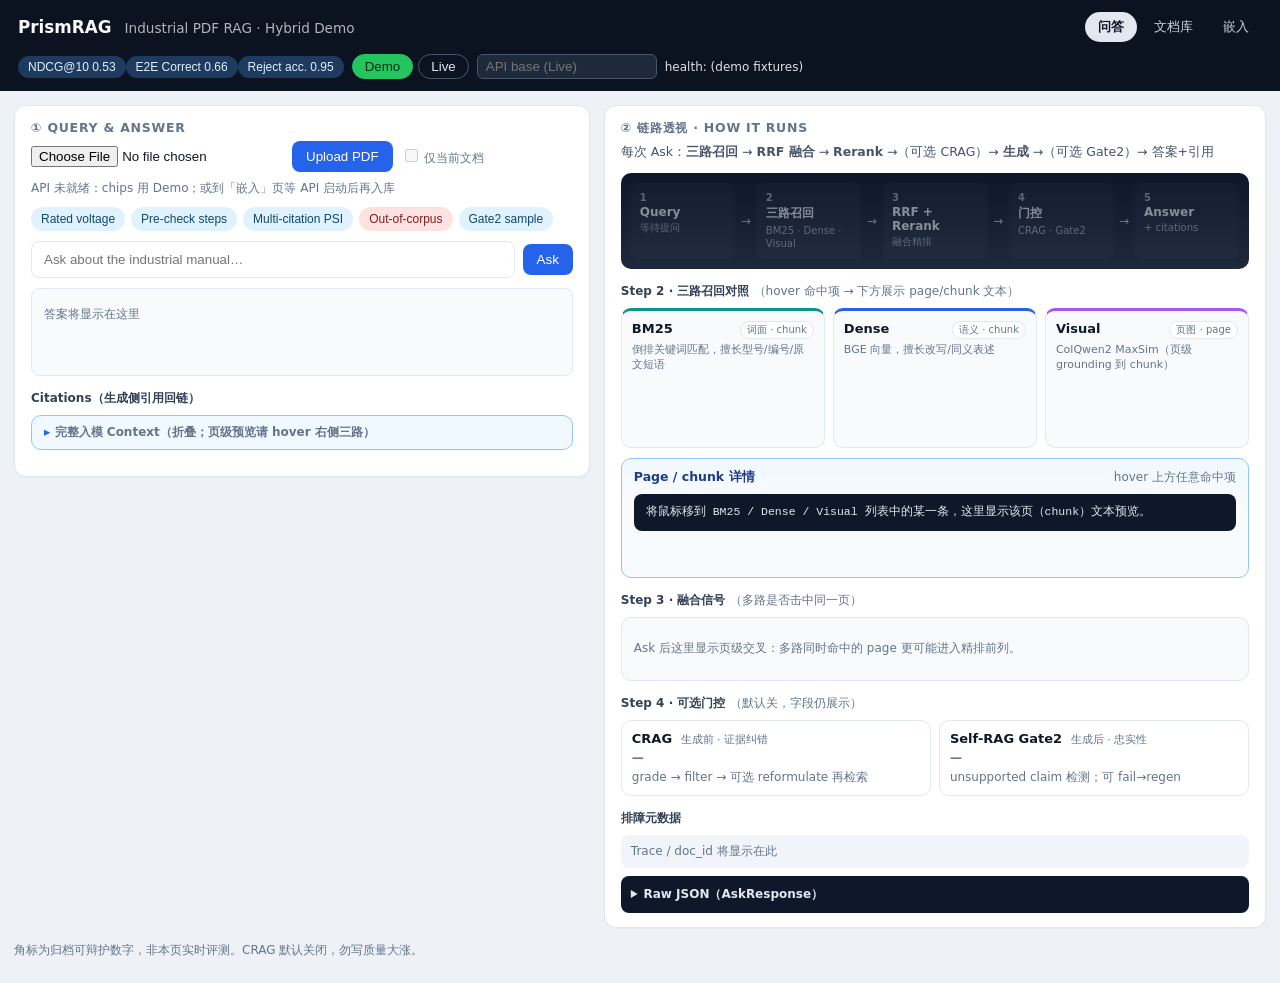
==== commit 3d256ce1: "feat(demo): hover route hits to show page/chunk text Enrich retrieval_trace top5 with text previews " ====
--- a/static/demo/index.html
+++ b/static/demo/index.html
@@ -44,15 +44,14 @@
         <span id="loading" class="spinner" hidden>Working…</span>
       </div>
       <div class="answer-box" id="answer"><span class="muted">答案将显示在这里</span></div>
-      <div class="section-label">Step 5 · 入模 Context（喂给 LLM 的最终文本）</div>
-      <details class="context-panel" id="context-panel" open>
+      <div class="section-label">Citations（生成侧引用回链）</div>
+      <div id="citations"></div>
+      <details class="context-panel" id="context-panel">
         <summary>
-          <span id="context-summary" class="muted">Ask 后展示压缩/表保护后的 context</span>
+          <span id="context-summary" class="muted">完整入模 Context（折叠；页级预览请 hover 右侧三路）</span>
         </summary>
         <pre id="context-body" class="context-body">（尚无）</pre>
       </details>
-      <div class="section-label">Citations（生成侧引用回链）</div>
-      <div id="citations"></div>
     </section>
 
     <section class="panel panel-right" id="right">
@@ -95,7 +94,10 @@
       </ol>
 
       <!-- Three-route retrieve -->
-      <div class="section-label">Step 2 · 三路召回对照 <span class="muted">（各路独立 top，尚未融合）</span></div>
+      <div class="section-label">
+        Step 2 · 三路召回对照
+        <span class="muted">（hover 命中项 → 下方展示 page/chunk 文本）</span>
+      </div>
       <div class="routes" id="routes">
         <div class="route-col" data-route="bm25">
           <div class="route-head">
@@ -118,9 +120,16 @@
             <h3>Visual</h3>
             <span class="route-badge">页图 · page</span>
           </div>
-          <p class="route-desc">Col* MaxSim；local-dev 常关</p>
+          <p class="route-desc">ColQwen2 MaxSim（页级 grounding 到 chunk）</p>
           <ul id="trace-visual"></ul>
         </div>
+      </div>
+      <div class="hit-detail" id="hit-detail" aria-live="polite">
+        <div class="hit-detail-head">
+          <strong id="hit-detail-title">Page / chunk 详情</strong>
+          <span id="hit-detail-meta" class="muted">hover 上方任意命中项</span>
+        </div>
+        <pre id="hit-detail-body" class="hit-detail-body">将鼠标移到 BM25 / Dense / Visual 列表中的某一条，这里显示该页（chunk）文本预览。</pre>
       </div>
 
       <!-- Overlap / fusion narrative -->
--- a/static/demo/styles.css
+++ b/static/demo/styles.css
@@ -378,6 +378,47 @@
   line-height: 1.4;
   padding: 8px 4px;
 }
+.route-col li.hit-item {
+  cursor: pointer;
+  transition: border-color 0.12s, box-shadow 0.12s;
+}
+.route-col li.hit-item:hover,
+.route-col li.hit-item.active {
+  border-color: #38bdf8;
+  box-shadow: 0 0 0 1px rgba(56, 189, 248, 0.35);
+}
+.hit-detail {
+  margin: 10px 0 4px;
+  border: 1px solid #93c5fd;
+  border-radius: 10px;
+  background: linear-gradient(180deg, #f0f9ff 0%, #f8fafc 40%);
+  padding: 10px 12px;
+  min-height: 120px;
+}
+.hit-detail-head {
+  display: flex;
+  flex-wrap: wrap;
+  justify-content: space-between;
+  gap: 8px;
+  align-items: baseline;
+  margin-bottom: 8px;
+  font-size: 12.5px;
+}
+.hit-detail-head strong { color: #1e3a8a; }
+.hit-detail-body {
+  margin: 0;
+  padding: 10px 12px;
+  max-height: 280px;
+  overflow: auto;
+  background: #0f172a;
+  color: #e2e8f0;
+  border-radius: 8px;
+  font-size: 11.5px;
+  line-height: 1.45;
+  white-space: pre-wrap;
+  word-break: break-word;
+  font-family: ui-monospace, SFMono-Regular, Menlo, monospace;
+}
 
 /* ── Fuse ── */
 .fuse-box {
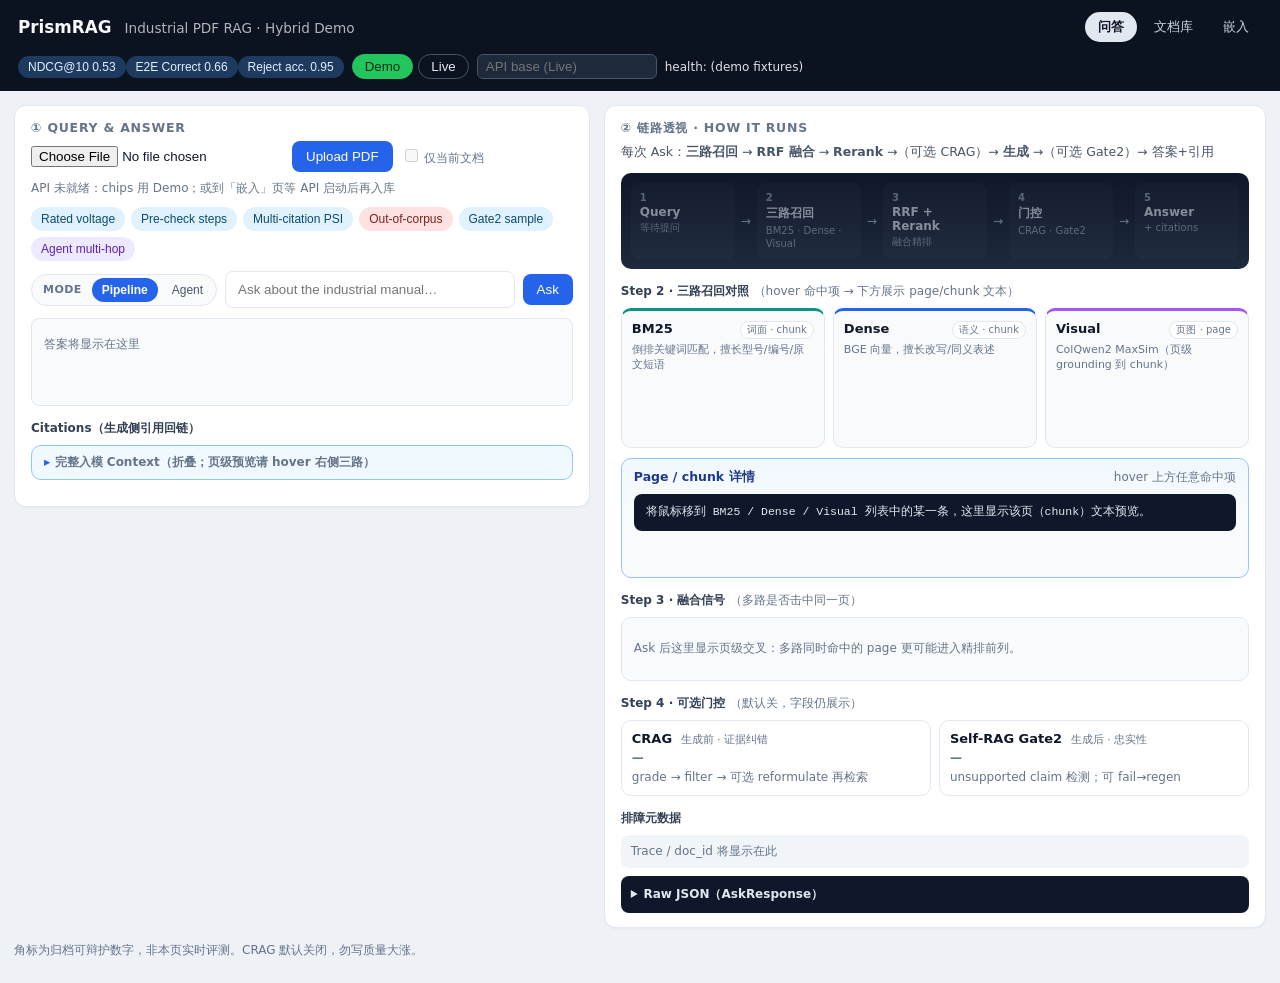
==== commit 09344b55: "feat(demo): Pipeline|Agent mode and trajectory panel" ====
--- a/static/demo/index.html
+++ b/static/demo/index.html
@@ -39,6 +39,11 @@
       </div>
       <div id="presets" class="presets"></div>
       <div class="ask-row">
+        <div class="ask-mode-toggle" role="group" aria-label="Ask path mode">
+          <span class="ask-mode-label">Mode</span>
+          <button type="button" id="ask-mode-pipeline" class="active" data-ask-mode="pipeline">Pipeline</button>
+          <button type="button" id="ask-mode-agent" data-ask-mode="agent">Agent</button>
+        </div>
         <input id="query" type="text" placeholder="Ask about the industrial manual…" aria-label="Ask a question about the industrial manual" />
         <button type="button" class="primary" id="btn-ask">Ask</button>
         <span id="loading" class="spinner" hidden>Working…</span>
@@ -59,6 +64,16 @@
       <p class="panel-hint">
         每次 Ask：<b>三路召回</b> → <b>RRF 融合</b> → <b>Rerank</b> →（可选 CRAG）→ <b>生成</b> →（可选 Gate2）→ 答案+引用
       </p>
+
+      <!-- Agent trajectory (shown when response.agent present) -->
+      <div id="agent-panel" class="agent-panel" hidden>
+        <div class="section-label" style="margin-top:0">
+          Agent · 拆问与轨迹
+          <span class="muted" id="agent-status-line">—</span>
+        </div>
+        <div class="agent-subqueries" id="agent-subqueries"></div>
+        <ol class="agent-timeline" id="agent-timeline" aria-label="Agent trajectory"></ol>
+      </div>
 
       <!-- Pipeline stepper -->
       <ol class="pipeline" id="pipeline" aria-label="RAG pipeline stages">
--- a/static/demo/styles.css
+++ b/static/demo/styles.css
@@ -151,6 +151,42 @@
   font-size: 12px;
 }
 .presets button.reject { background: #fee2e2; color: #7f1d1d; }
+.presets button.agent { background: #ede9fe; color: #5b21b6; }
+.ask-mode-toggle {
+  display: inline-flex;
+  align-items: center;
+  gap: 4px;
+  flex: 0 0 auto;
+  padding: 3px;
+  border: 1px solid var(--line);
+  border-radius: 999px;
+  background: #f8fafc;
+}
+.ask-mode-label {
+  font-size: 11px;
+  font-weight: 600;
+  color: var(--muted);
+  padding: 0 6px 0 8px;
+  text-transform: uppercase;
+  letter-spacing: 0.04em;
+}
+.ask-mode-toggle button {
+  border: none;
+  background: transparent;
+  color: #475569;
+  border-radius: 999px;
+  padding: 5px 10px;
+  cursor: pointer;
+  font-size: 12px;
+}
+.ask-mode-toggle button.active {
+  background: #7c3aed;
+  color: #fff;
+  font-weight: 600;
+}
+.ask-mode-toggle button[data-ask-mode="pipeline"].active {
+  background: var(--accent);
+}
 #query {
   flex: 1;
   min-width: 200px;
@@ -158,6 +194,104 @@
   border-radius: 8px;
   border: 1px solid var(--line);
 }
+
+/* ── Agent trajectory ── */
+.agent-panel {
+  margin: 0 0 12px;
+  padding: 10px 12px;
+  border: 1px solid #c4b5fd;
+  border-radius: 10px;
+  background: linear-gradient(180deg, #f5f3ff 0%, #fafafa 55%);
+}
+.agent-panel[hidden] { display: none !important; }
+.agent-subqueries {
+  display: flex;
+  flex-wrap: wrap;
+  gap: 6px;
+  margin-bottom: 10px;
+}
+.agent-subq {
+  display: inline-flex;
+  align-items: center;
+  gap: 6px;
+  padding: 4px 10px;
+  border-radius: 999px;
+  font-size: 12px;
+  background: #ede9fe;
+  color: #4c1d95;
+  border: 1px solid #c4b5fd;
+  max-width: 100%;
+}
+.agent-subq .sq-idx {
+  font-size: 10px;
+  font-weight: 700;
+  background: #7c3aed;
+  color: #fff;
+  border-radius: 999px;
+  min-width: 18px;
+  height: 18px;
+  line-height: 18px;
+  text-align: center;
+  flex: 0 0 auto;
+}
+.agent-timeline {
+  list-style: none;
+  margin: 0;
+  padding: 0;
+  border-left: 2px solid #c4b5fd;
+  margin-left: 8px;
+}
+.agent-step {
+  position: relative;
+  padding: 0 0 12px 14px;
+  font-size: 12px;
+}
+.agent-step:last-child { padding-bottom: 0; }
+.agent-step::before {
+  content: "";
+  position: absolute;
+  left: -6px;
+  top: 4px;
+  width: 10px;
+  height: 10px;
+  border-radius: 50%;
+  background: #7c3aed;
+  border: 2px solid #ede9fe;
+  box-sizing: border-box;
+}
+.agent-step.bad::before { background: var(--bad); }
+.agent-step-head {
+  display: flex;
+  flex-wrap: wrap;
+  gap: 6px 10px;
+  align-items: baseline;
+  margin-bottom: 2px;
+}
+.agent-step-head .node {
+  font-weight: 700;
+  color: #4c1d95;
+}
+.agent-step-head .tool {
+  font-family: ui-monospace, SFMono-Regular, Menlo, monospace;
+  font-size: 11px;
+  color: #6d28d9;
+  background: #f5f3ff;
+  border: 1px solid #ddd6fe;
+  border-radius: 4px;
+  padding: 0 5px;
+}
+.agent-step-head .lat {
+  margin-left: auto;
+  font-variant-numeric: tabular-nums;
+  color: var(--muted);
+  font-size: 11px;
+}
+.agent-step-body {
+  color: #475569;
+  line-height: 1.4;
+  word-break: break-word;
+}
+.agent-step-body .err { color: var(--bad); }
 .answer-box {
   border: 1px solid var(--line);
   border-radius: 8px;
